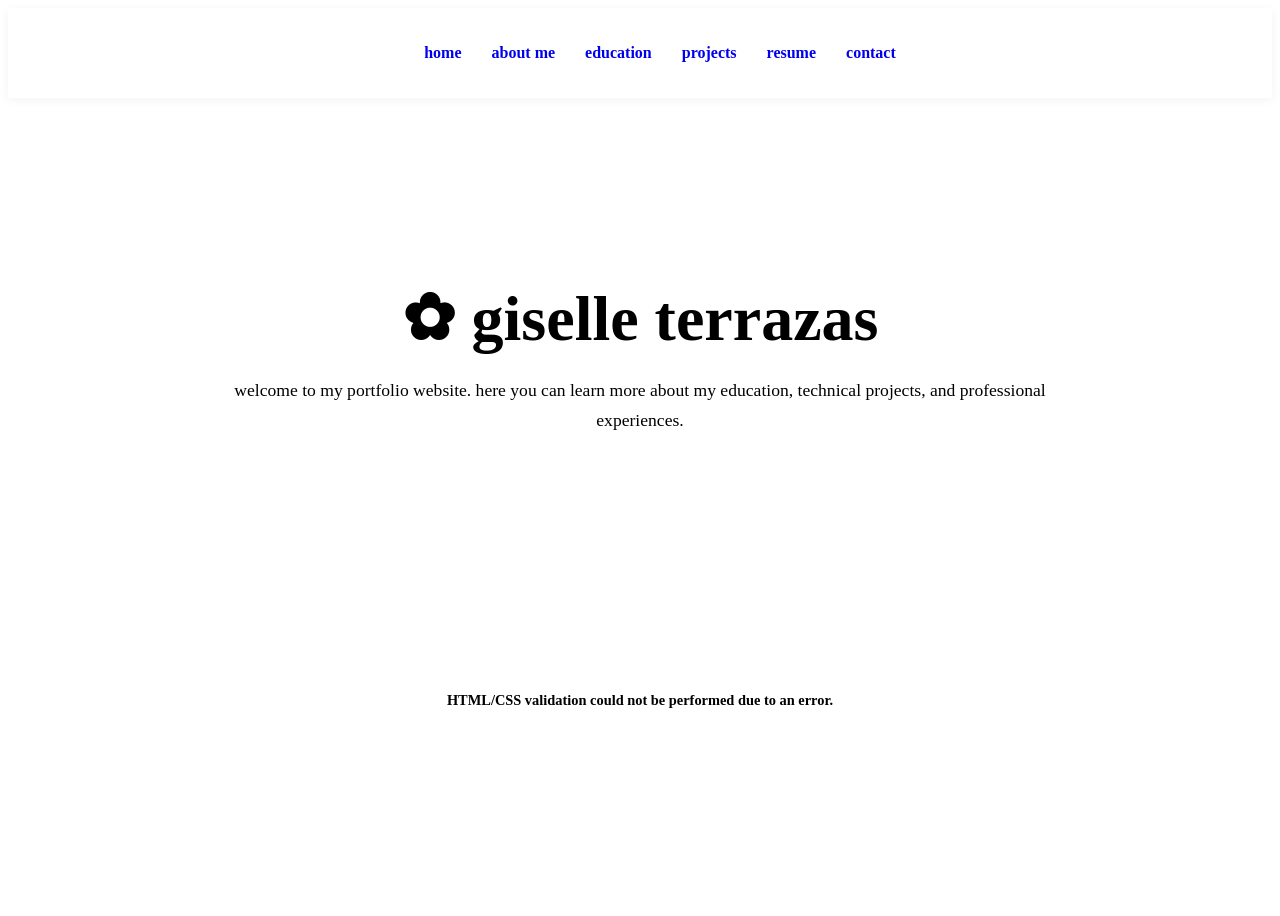
==== index.html @ 64ea8c5b "commit after hours" ====
<!DOCTYPE html>

<html lang="en">

<head>
    <meta charset="utf-8">
    <meta name="viewport" content="width=device-width, initial-scale=1">
    <title>Giselle Terrazas</title>

<link rel="stylesheet" href="style.css">
</head>

<body>

<nav>
    <ul>
        <li><a href="index.html">home</a></li>
        <li><a href="aboutme.html">about me</a></li>
        <li><a href="education.html">education</a></li>
        <li><a href="mywork.html">projects</a></li>
        <li><a href="resume.html">resume</a></li>
        <li><a href="contact.html">contact</a></li>
    </ul>
</nav>

<main class="hero">

    <h1>✿ giselle terrazas</h1>

    <p>
        welcome to my portfolio website. here you can learn more about my
        education, technical projects, and professional experiences.
    </p>

    <div class="button-container">
        <a class="button" href="aboutme.html">about me</a>
        <a class="button" href="mywork.html">view projects</a>
    </div>

</main>

<script src="validator/init.js"></script>
</body>
</html>
---- style.css ----
:root {
 –petal-rouge: #E27396;
 –pink-mist: #EA9AB2;
 –petal-frost: #EFCFE3;
 –beige: #EAF2D7;
 –frosted-blue: #B3DEE2;
 –text-color: #4a4a4a;
 }
{
 margin: 0;
 padding: 0;
 box-sizing: border-box;
 }
body {
 background-color: var(–beige);
 color: var(–text-color);
 font-family: Georgia, serif;
 min-height: 100vh;
 }
nav {
 background-color: white;
 padding: 20px;
 box-shadow: 0 2px 10px rgba(0,0,0,0.05);
 }
nav ul {
 list-style: none;
 display: flex;
 justify-content: center;
 gap: 30px;
 }
nav a {
 text-decoration: none;
 color: var(–petal-rouge);
 font-weight: bold;
 text-transform: lowercase;
 }
nav a:hover {
 color: var(–frosted-blue);
 }
.hero {
 max-width: 900px;
 margin: 100px auto;
 text-align: center;
 padding: 40px;
 }
.hero h1 {
 font-size: 4rem;
 color: var(–petal-rouge);
 margin-bottom: 20px;
 }
.hero h2 {
 font-size: 1.4rem;
 margin-bottom: 25px;
 font-weight: normal;
 }
.hero p {
 font-size: 1.1rem;
 line-height: 1.7;
 margin-bottom: 40px;
 }
.button-container {
 display: flex;
 justify-content: center;
 gap: 20px;
 flex-wrap: wrap;
 }
.button {
 background-color: var(–petal-rouge);
 color: white;
 padding: 12px 24px;
 border-radius: 999px;
 text-decoration: none;
 transition: 0.3s;
 }
.button:hover {
 transform: translateY(-2px);
 }
.card {
 max-width: 900px;
 margin: 50px auto;
 background: white;
 padding: 40px;
 border-radius: 20px;
 box-shadow: 0 4px 15px rgba(0,0,0,0.08);
 }
.card h1 {
 color: var(–petal-rouge);
 margin-bottom: 20px;
 }
.card h2 {
 color: var(–petal-rouge);
 margin-top: 25px;
 margin-bottom: 10px;
 }
.card p,
 .card li {
 line-height: 1.7;
 }
.card ul {
 padding-left: 20px;
 }
footer {
 text-align: center;
 padding: 20px;
 margin-top: 50px;
 }
footer p {
 font-size: 0.9rem;
 }
.project-link {
 display: inline-block;
 margin-top: 15px;
 color: var(–petal-rouge);
 font-weight: bold;
 }
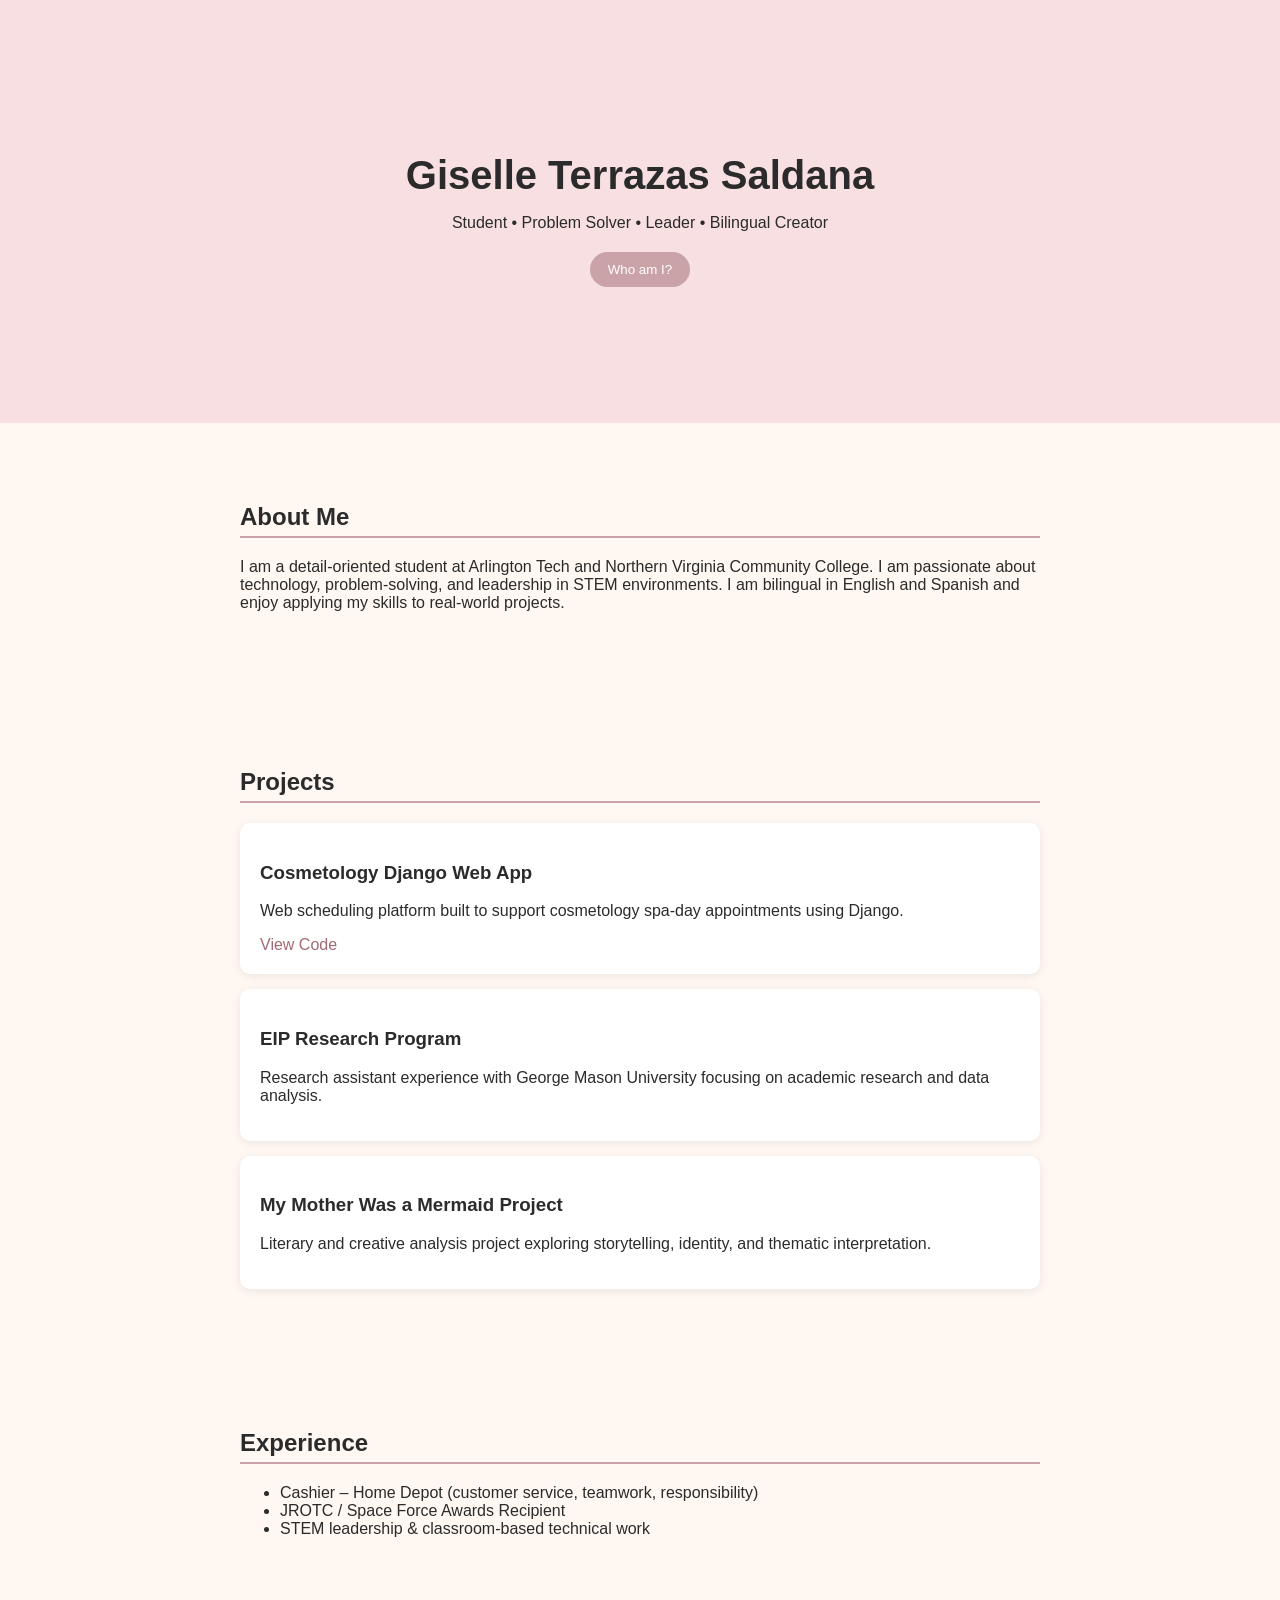
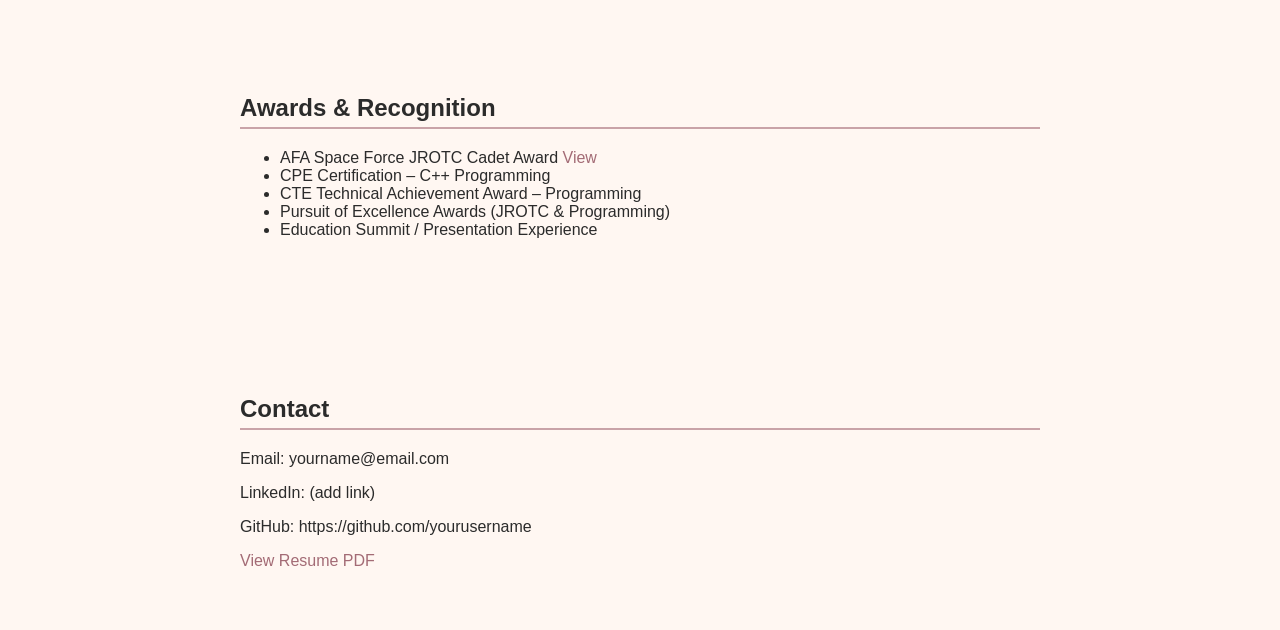
==== commit cda20466: "another fix" ====
--- a/index.html
+++ b/index.html
@@ -1,45 +1,109 @@
 <!DOCTYPE html>
-
 <html lang="en">
-
 <head>
-    <meta charset="utf-8">
-    <meta name="viewport" content="width=device-width, initial-scale=1">
-    <title>Giselle Terrazas</title>
+<meta charset="utf-8">
+<title>Giselle Terrazas Saldana | Portfolio</title>
 
 <link rel="stylesheet" href="style.css">
+
 </head>
 
 <body>
 
-<nav>
-    <ul>
-        <li><a href="index.html">home</a></li>
-        <li><a href="aboutme.html">about me</a></li>
-        <li><a href="education.html">education</a></li>
-        <li><a href="mywork.html">projects</a></li>
-        <li><a href="resume.html">resume</a></li>
-        <li><a href="contact.html">contact</a></li>
-    </ul>
-</nav>
+<!-- HERO -->
+<section class="hero">
+  <h1>Giselle Terrazas Saldana</h1>
+  <p class="subtitle">Student • Problem Solver • Leader • Bilingual Creator</p>
 
-<main class="hero">
+  <button onclick="rotateText()">Who am I?</button>
+  <p id="whoami"></p>
+</section>
 
-    <h1>✿ giselle terrazas</h1>
+<!-- ABOUT -->
+<section class="section">
+  <h2>About Me</h2>
+  <p>
+    I am a detail-oriented student at Arlington Tech and Northern Virginia Community College.
+    I am passionate about technology, problem-solving, and leadership in STEM environments.
+    I am bilingual in English and Spanish and enjoy applying my skills to real-world projects.
+  </p>
+</section>
 
-    <p>
-        welcome to my portfolio website. here you can learn more about my
-        education, technical projects, and professional experiences.
-    </p>
+<!-- PROJECTS -->
+<section class="section">
+  <h2>Projects</h2>
 
-    <div class="button-container">
-        <a class="button" href="aboutme.html">about me</a>
-        <a class="button" href="mywork.html">view projects</a>
-    </div>
+  <div class="card">
+    <h3>Cosmetology Django Web App</h3>
+    <p>Web scheduling platform built to support cosmetology spa-day appointments using Django.</p>
+    <a href="https://github.com/ACCDjangoGirls/cosmetology_webapp" target="_blank">View Code</a>
+  </div>
 
-</main>
+  <div class="card">
+    <h3>EIP Research Program</h3>
+    <p>Research assistant experience with George Mason University focusing on academic research and data analysis.</p>
+  </div>
 
-<script src="validator/init.js"></script>
+  <div class="card">
+    <h3>My Mother Was a Mermaid Project</h3>
+    <p>Literary and creative analysis project exploring storytelling, identity, and thematic interpretation.</p>
+  </div>
+</section>
+
+<!-- EXPERIENCE -->
+<section class="section">
+  <h2>Experience</h2>
+
+  <ul>
+    <li>Cashier – Home Depot (customer service, teamwork, responsibility)</li>
+    <li>JROTC / Space Force Awards Recipient</li>
+    <li>STEM leadership & classroom-based technical work</li>
+  </ul>
+</section>
+
+<!-- AWARDS -->
+<section class="section">
+  <h2>Awards & Recognition</h2>
+
+  <ul>
+    <li>AFA Space Force JROTC Cadet Award  
+      <a href="https://www.afa.org/steele-chapter-honors-space-force-jrotc-cadet-of-the-year-2/" target="_blank">View</a>
+    </li>
+    <li>CPE Certification – C++ Programming</li>
+    <li>CTE Technical Achievement Award – Programming</li>
+    <li>Pursuit of Excellence Awards (JROTC & Programming)</li>
+    <li>Education Summit / Presentation Experience</li>
+  </ul>
+</section>
+
+<!-- CONTACT -->
+<section class="section">
+  <h2>Contact</h2>
+
+  <p>Email: yourname@email.com</p>
+  <p>LinkedIn: (add link)</p>
+  <p>GitHub: https://github.com/yourusername</p>
+
+  <a href="resume.pdf" target="_blank">View Resume PDF</a>
+</section>
+
+<script>
+const phrases = [
+  "Problem Solver",
+  "Student",
+  "Leader",
+  "Always Learning",
+  "Bilingual"
+];
+
+let i = 0;
+
+function rotateText() {
+  document.getElementById("whoami").innerText = phrases[i];
+  i = (i + 1) % phrases.length;
+}
+</script>
+
 </body>
 </html>
 
--- a/style.css
+++ b/style.css
@@ -1,117 +1,60 @@
-:root {
- –petal-rouge: #E27396;
- –pink-mist: #EA9AB2;
- –petal-frost: #EFCFE3;
- –beige: #EAF2D7;
- –frosted-blue: #B3DEE2;
- –text-color: #4a4a4a;
- }
-{
- margin: 0;
- padding: 0;
- box-sizing: border-box;
- }
 body {
- background-color: var(–beige);
- color: var(–text-color);
- font-family: Georgia, serif;
- min-height: 100vh;
- }
-nav {
- background-color: white;
- padding: 20px;
- box-shadow: 0 2px 10px rgba(0,0,0,0.05);
- }
-nav ul {
- list-style: none;
- display: flex;
- justify-content: center;
- gap: 30px;
- }
-nav a {
- text-decoration: none;
- color: var(–petal-rouge);
- font-weight: bold;
- text-transform: lowercase;
- }
-nav a:hover {
- color: var(–frosted-blue);
- }
+  margin: 0;
+  font-family: Arial, sans-serif;
+  background: #fff7f2;
+  color: #2b2b2b;
+}
+
 .hero {
- max-width: 900px;
- margin: 100px auto;
- text-align: center;
- padding: 40px;
- }
+  text-align: center;
+  padding: 120px 20px;
+  background: #f7dfe2;
+}
+
 .hero h1 {
- font-size: 4rem;
- color: var(–petal-rouge);
- margin-bottom: 20px;
- }
-.hero h2 {
- font-size: 1.4rem;
- margin-bottom: 25px;
- font-weight: normal;
- }
-.hero p {
- font-size: 1.1rem;
- line-height: 1.7;
- margin-bottom: 40px;
- }
-.button-container {
- display: flex;
- justify-content: center;
- gap: 20px;
- flex-wrap: wrap;
- }
-.button {
- background-color: var(–petal-rouge);
- color: white;
- padding: 12px 24px;
- border-radius: 999px;
- text-decoration: none;
- transition: 0.3s;
- }
-.button:hover {
- transform: translateY(-2px);
- }
+  font-size: 40px;
+  margin-bottom: 10px;
+}
+
+.subtitle {
+  font-size: 16px;
+  margin-bottom: 20px;
+}
+
+button {
+  padding: 10px 18px;
+  border: none;
+  background: #c9a3a8;
+  color: white;
+  border-radius: 20px;
+  cursor: pointer;
+}
+
+.section {
+  padding: 60px 20px;
+  max-width: 800px;
+  margin: auto;
+}
+
+h2 {
+  border-bottom: 2px solid #c9a3a8;
+  padding-bottom: 5px;
+}
+
 .card {
- max-width: 900px;
- margin: 50px auto;
- background: white;
- padding: 40px;
- border-radius: 20px;
- box-shadow: 0 4px 15px rgba(0,0,0,0.08);
- }
-.card h1 {
- color: var(–petal-rouge);
- margin-bottom: 20px;
- }
-.card h2 {
- color: var(–petal-rouge);
- margin-top: 25px;
- margin-bottom: 10px;
- }
-.card p,
- .card li {
- line-height: 1.7;
- }
-.card ul {
- padding-left: 20px;
- }
-footer {
- text-align: center;
- padding: 20px;
- margin-top: 50px;
- }
-footer p {
- font-size: 0.9rem;
- }
-.project-link {
- display: inline-block;
- margin-top: 15px;
- color: var(–petal-rouge);
- font-weight: bold;
- }
+  background: white;
+  padding: 20px;
+  margin-top: 15px;
+  border-radius: 10px;
+  box-shadow: 0 2px 10px rgba(0,0,0,0.08);
+}
 
+a {
+  color: #a36b75;
+  text-decoration: none;
+}
 
+a:hover {
+  text-decoration: underline;
+}
+
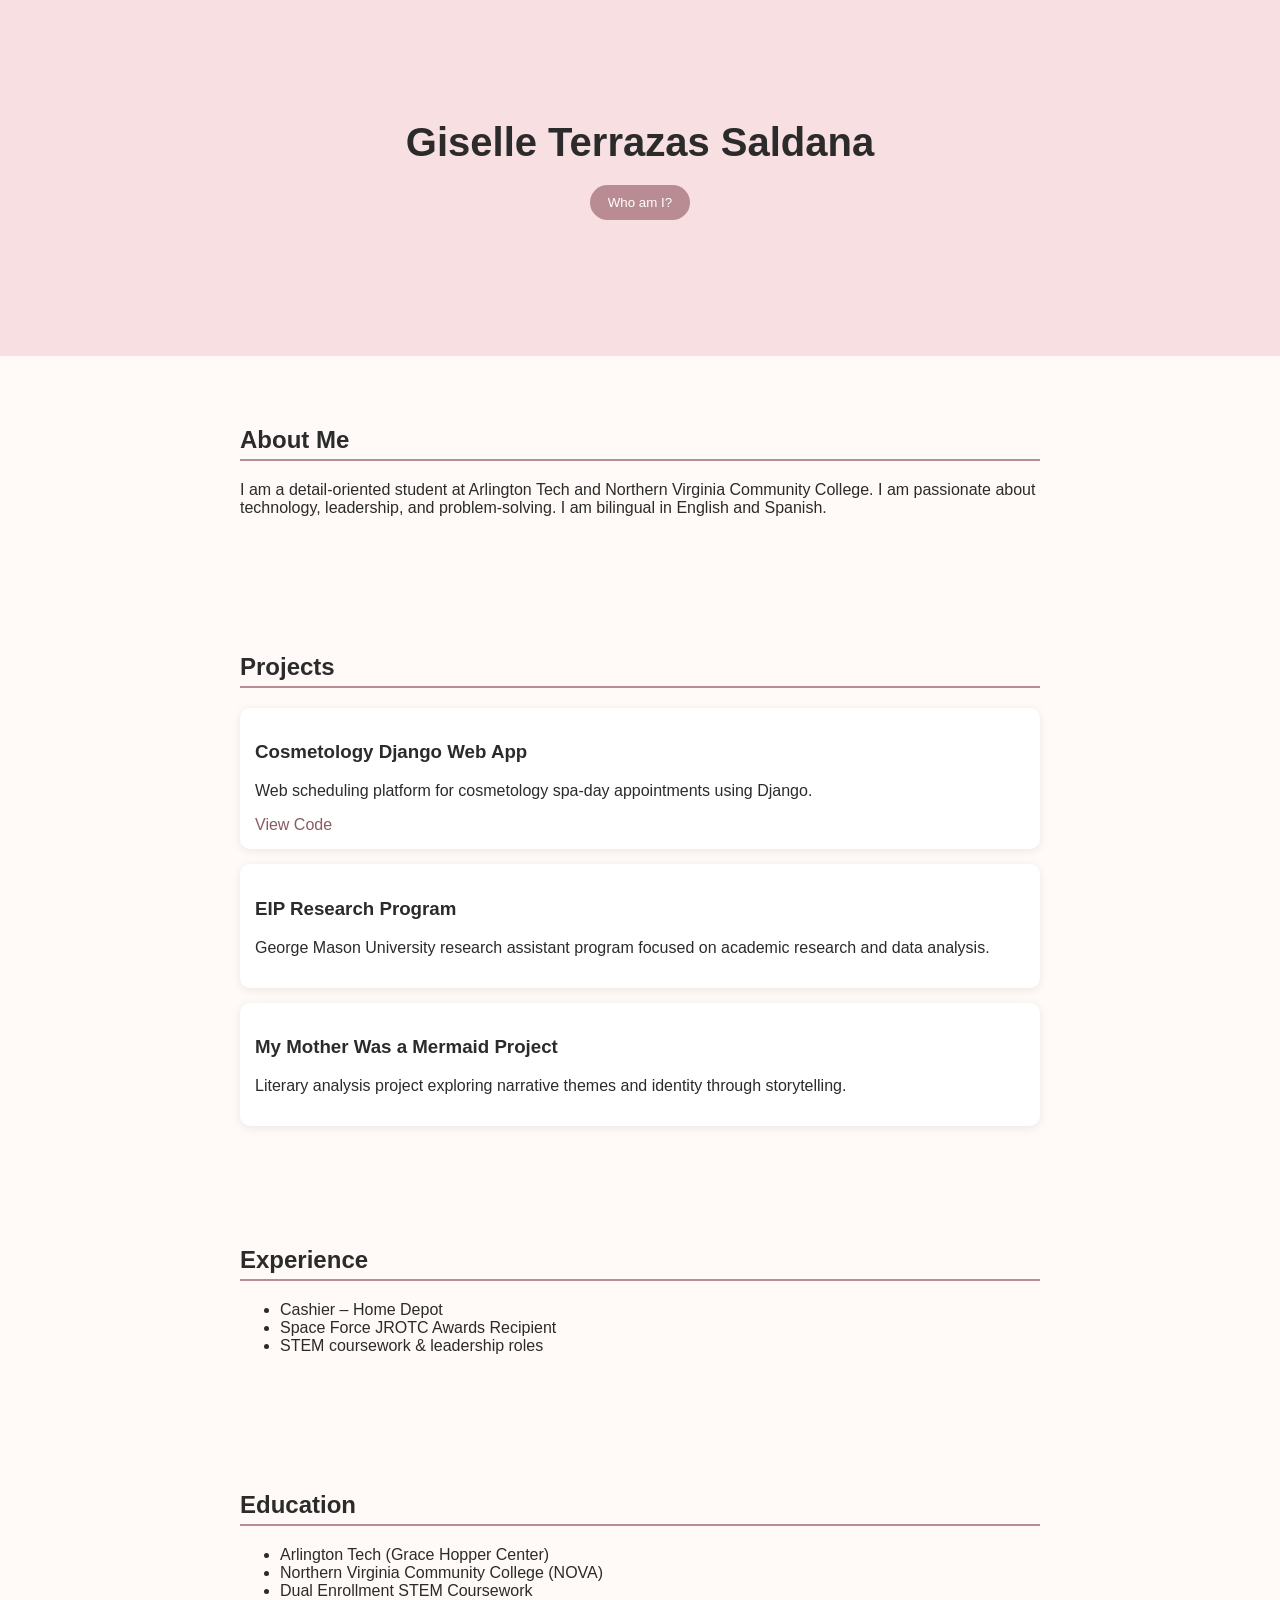
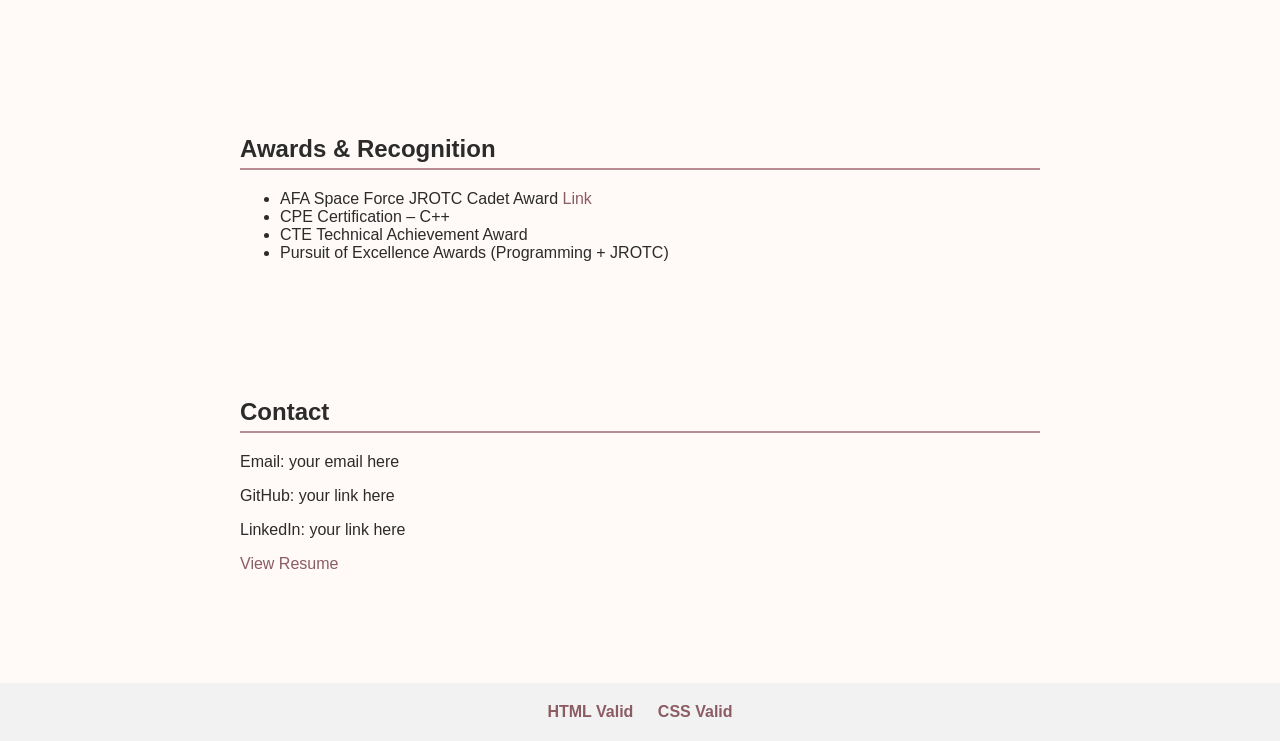
==== commit 0d1e229e: "yay" ====
--- a/index.html
+++ b/index.html
@@ -2,10 +2,8 @@
 <html lang="en">
 <head>
 <meta charset="utf-8">
-<title>Giselle Terrazas Saldana | Portfolio</title>
-
+<title>Giselle Terrazas Saldana</title>
 <link rel="stylesheet" href="style.css">
-
 </head>
 
 <body>
@@ -13,10 +11,9 @@
 <!-- HERO -->
 <section class="hero">
   <h1>Giselle Terrazas Saldana</h1>
-  <p class="subtitle">Student • Problem Solver • Leader • Bilingual Creator</p>
 
-  <button onclick="rotateText()">Who am I?</button>
-  <p id="whoami"></p>
+  <button onclick="rotate()">Who am I?</button>
+  <p id="rotateText"></p>
 </section>
 
 <!-- ABOUT -->
@@ -24,8 +21,7 @@
   <h2>About Me</h2>
   <p>
     I am a detail-oriented student at Arlington Tech and Northern Virginia Community College.
-    I am passionate about technology, problem-solving, and leadership in STEM environments.
-    I am bilingual in English and Spanish and enjoy applying my skills to real-world projects.
+    I am passionate about technology, leadership, and problem-solving. I am bilingual in English and Spanish.
   </p>
 </section>
 
@@ -35,73 +31,100 @@
 
   <div class="card">
     <h3>Cosmetology Django Web App</h3>
-    <p>Web scheduling platform built to support cosmetology spa-day appointments using Django.</p>
-    <a href="https://github.com/ACCDjangoGirls/cosmetology_webapp" target="_blank">View Code</a>
+    <p>Web scheduling platform for cosmetology spa-day appointments using Django.</p>
+    <a href="https://github.com/ACCDjangoGirls/cosmetology_webapp">View Code</a>
   </div>
 
   <div class="card">
     <h3>EIP Research Program</h3>
-    <p>Research assistant experience with George Mason University focusing on academic research and data analysis.</p>
+    <p>George Mason University research assistant program focused on academic research and data analysis.</p>
   </div>
 
   <div class="card">
     <h3>My Mother Was a Mermaid Project</h3>
-    <p>Literary and creative analysis project exploring storytelling, identity, and thematic interpretation.</p>
+    <p>Literary analysis project exploring narrative themes and identity through storytelling.</p>
   </div>
 </section>
 
 <!-- EXPERIENCE -->
 <section class="section">
   <h2>Experience</h2>
+  <ul>
+    <li>Cashier – Home Depot</li>
+    <li>Space Force JROTC Awards Recipient</li>
+    <li>STEM coursework & leadership roles</li>
+  </ul>
+</section>
 
+<!-- EDUCATION -->
+<section class="section">
+  <h2>Education</h2>
   <ul>
-    <li>Cashier – Home Depot (customer service, teamwork, responsibility)</li>
-    <li>JROTC / Space Force Awards Recipient</li>
-    <li>STEM leadership & classroom-based technical work</li>
+    <li>Arlington Tech (Grace Hopper Center)</li>
+    <li>Northern Virginia Community College (NOVA)</li>
+    <li>Dual Enrollment STEM Coursework</li>
   </ul>
 </section>
 
 <!-- AWARDS -->
 <section class="section">
   <h2>Awards & Recognition</h2>
-
   <ul>
     <li>AFA Space Force JROTC Cadet Award  
-      <a href="https://www.afa.org/steele-chapter-honors-space-force-jrotc-cadet-of-the-year-2/" target="_blank">View</a>
+      <a href="https://www.afa.org/steele-chapter-honors-space-force-jrotc-cadet-of-the-year-2/">Link</a>
     </li>
-    <li>CPE Certification – C++ Programming</li>
-    <li>CTE Technical Achievement Award – Programming</li>
-    <li>Pursuit of Excellence Awards (JROTC & Programming)</li>
-    <li>Education Summit / Presentation Experience</li>
+    <li>CPE Certification – C++</li>
+    <li>CTE Technical Achievement Award</li>
+    <li>Pursuit of Excellence Awards (Programming + JROTC)</li>
   </ul>
 </section>
 
 <!-- CONTACT -->
 <section class="section">
   <h2>Contact</h2>
+  <p>Email: your email here</p>
+  <p>GitHub: your link here</p>
+  <p>LinkedIn: your link here</p>
 
-  <p>Email: yourname@email.com</p>
-  <p>LinkedIn: (add link)</p>
-  <p>GitHub: https://github.com/yourusername</p>
-
-  <a href="resume.pdf" target="_blank">View Resume PDF</a>
+  <a href="resume.pdf" target="_blank">View Resume</a>
 </section>
 
+<!-- FOOTER + VALIDATOR (CLEAN) -->
+<footer>
+  <a id="vLink1" href="#">HTML Valid</a>
+  <a id="vLink2" href="#">CSS Valid</a>
+</footer>
+
 <script>
-const phrases = [
-  "Problem Solver",
-  "Student",
-  "Leader",
-  "Always Learning",
-  "Bilingual"
-];
+function rotate() {
+  const words = [
+    "Problem Solver",
+    "Student",
+    "Leader",
+    "Always Learning",
+    "Bilingual (English & Spanish)"
+  ];
 
-let i = 0;
+  let i = 0;
+  document.getElementById("rotateText").innerText = words[i];
 
-function rotateText() {
-  document.getElementById("whoami").innerText = phrases[i];
-  i = (i + 1) % phrases.length;
+  i++;
+  setInterval(() => {
+    document.getElementById("rotateText").innerText = words[i % words.length];
+    i++;
+  }, 1500);
 }
+
+/* validator FIX */
+window.onload = function () {
+  const url = encodeURIComponent(window.location.href);
+
+  document.getElementById("vLink1").href =
+    "https://validator.w3.org/nu/?doc=" + url;
+
+  document.getElementById("vLink2").href =
+    "https://jigsaw.w3.org/css-validator/validator?uri=" + url;
+};
 </script>
 
 </body>
--- a/style.css
+++ b/style.css
@@ -1,10 +1,11 @@
 body {
   margin: 0;
   font-family: Arial, sans-serif;
-  background: #fff7f2;
+  background: #fffaf7;
   color: #2b2b2b;
 }
 
+/* HERO */
 .hero {
   text-align: center;
   padding: 120px 20px;
@@ -13,44 +14,45 @@
 
 .hero h1 {
   font-size: 40px;
-  margin-bottom: 10px;
+  margin: 0;
+  font-weight: 600;
 }
 
-.subtitle {
-  font-size: 16px;
-  margin-bottom: 20px;
-}
-
+/* BUTTON */
 button {
+  margin-top: 20px;
   padding: 10px 18px;
   border: none;
-  background: #c9a3a8;
+  border-radius: 20px;
+  background: #b88c92;
   color: white;
-  border-radius: 20px;
   cursor: pointer;
 }
 
+/* SECTIONS */
 .section {
-  padding: 60px 20px;
   max-width: 800px;
   margin: auto;
+  padding: 50px 20px;
 }
 
 h2 {
-  border-bottom: 2px solid #c9a3a8;
+  border-bottom: 2px solid #b88c92;
   padding-bottom: 5px;
 }
 
+/* CARDS */
 .card {
   background: white;
-  padding: 20px;
+  padding: 15px;
   margin-top: 15px;
   border-radius: 10px;
   box-shadow: 0 2px 10px rgba(0,0,0,0.08);
 }
 
+/* LINKS */
 a {
-  color: #a36b75;
+  color: #8b5c63;
   text-decoration: none;
 }
 
@@ -58,3 +60,16 @@
   text-decoration: underline;
 }
 
+/* FOOTER (FIXED CLEAN) */
+footer {
+  text-align: center;
+  padding: 20px;
+  background: #f2f2f2;
+  margin-top: 60px;
+}
+
+footer a {
+  margin: 0 10px;
+  font-weight: bold;
+}
+
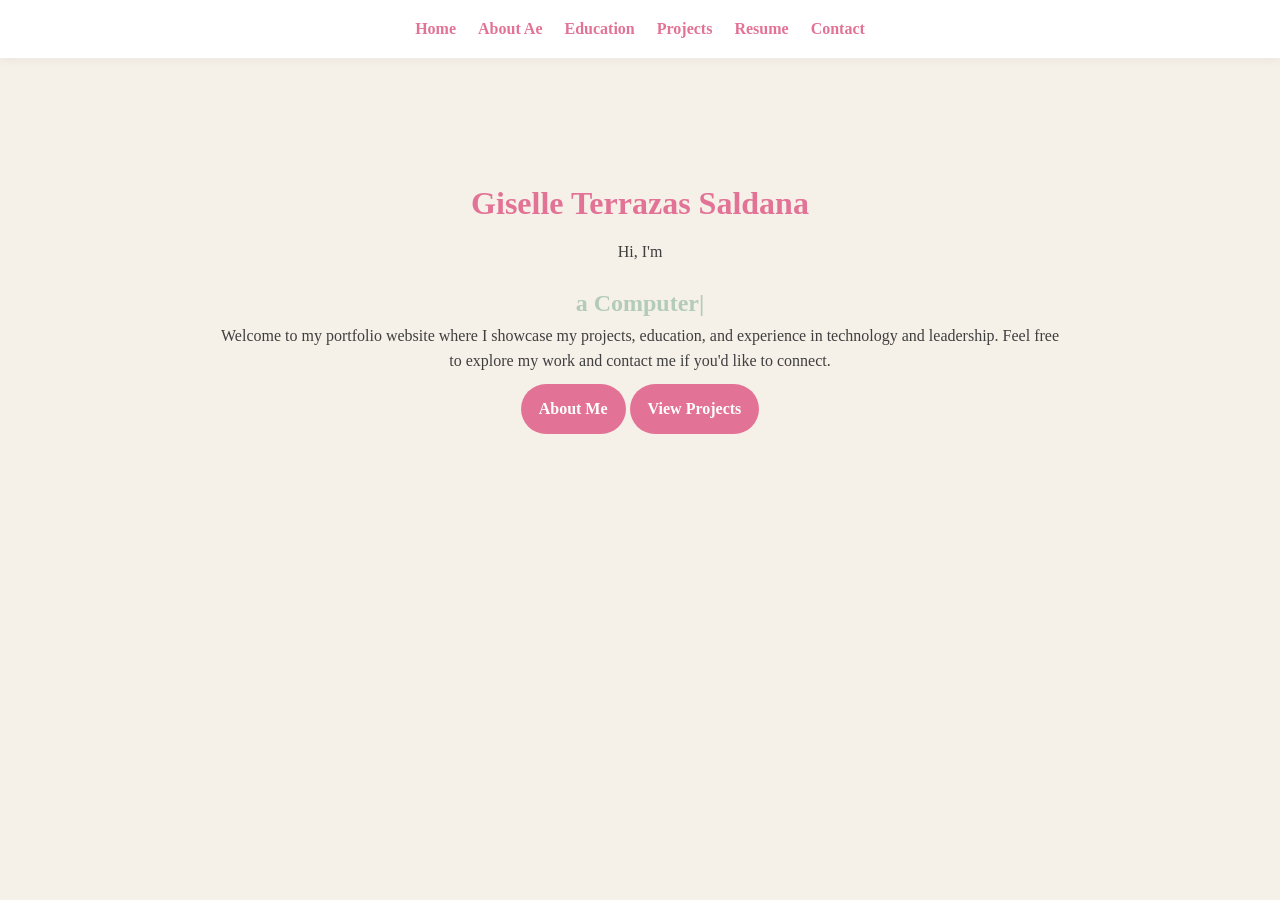
==== commit da1fc9ee: "fix index" ====
--- a/index.html
+++ b/index.html
@@ -1,132 +1,52 @@
 <!DOCTYPE html>
 <html lang="en">
+
 <head>
-<meta charset="utf-8">
-<title>Giselle Terrazas Saldana</title>
-<link rel="stylesheet" href="style.css">
+  <meta charset="utf-8">
+  <meta name="viewport" content="width=device-width, initial-scale=1">
+  <title>Giselle Terrazas Saldana</title>
+
+  <link rel="stylesheet" href="style.css">
 </head>
 
 <body>
 
-<!-- HERO -->
-<section class="hero">
-  <h1>Giselle Terrazas Saldana</h1>
+<nav>
+  <ul>
+    <li><a href="index.html">Home</a></li>
+    <li><a href="aboutme.html">About Ae</a></li>
+    <li><a href="education.html">Education</a></li>
+    <li><a href="mywork.html">Projects</a></li>
+    <li><a href="resume.html">Resume</a></li>
+    <li><a href="contact.html">Contact</a></li>
+  </ul>
+</nav>
 
-  <button onclick="rotate()">Who am I?</button>
-  <p id="rotateText"></p>
-</section>
+<main class="hero">
 
-<!-- ABOUT -->
-<section class="section">
-  <h2>About Me</h2>
-  <p>
-    I am a detail-oriented student at Arlington Tech and Northern Virginia Community College.
-    I am passionate about technology, leadership, and problem-solving. I am bilingual in English and Spanish.
+  <h1 class="name">Giselle Terrazas Saldana</h1>
+
+  <p class="intro-line">Hi, I'm</p>
+
+  <!-- TYPEWRITER TEXT -->
+  <h2 class="typewriter">
+    <span id="type-text"></span><span class="cursor">|</span>
+  </h2>
+
+  <p class="hero-description">
+    Welcome to my portfolio website where I showcase my projects, education, and experience in technology and leadership.
+    Feel free to explore my work and contact me if you'd like to connect.
   </p>
-</section>
 
-<!-- PROJECTS -->
-<section class="section">
-  <h2>Projects</h2>
-
-  <div class="card">
-    <h3>Cosmetology Django Web App</h3>
-    <p>Web scheduling platform for cosmetology spa-day appointments using Django.</p>
-    <a href="https://github.com/ACCDjangoGirls/cosmetology_webapp">View Code</a>
+  <div class="button-container">
+    <a class="button" href="aboutme.html">About Me</a>
+    <a class="button" href="mywork.html">View Projects</a>
   </div>
 
-  <div class="card">
-    <h3>EIP Research Program</h3>
-    <p>George Mason University research assistant program focused on academic research and data analysis.</p>
-  </div>
+</main>
 
-  <div class="card">
-    <h3>My Mother Was a Mermaid Project</h3>
-    <p>Literary analysis project exploring narrative themes and identity through storytelling.</p>
-  </div>
-</section>
 
-<!-- EXPERIENCE -->
-<section class="section">
-  <h2>Experience</h2>
-  <ul>
-    <li>Cashier – Home Depot</li>
-    <li>Space Force JROTC Awards Recipient</li>
-    <li>STEM coursework & leadership roles</li>
-  </ul>
-</section>
-
-<!-- EDUCATION -->
-<section class="section">
-  <h2>Education</h2>
-  <ul>
-    <li>Arlington Tech (Grace Hopper Center)</li>
-    <li>Northern Virginia Community College (NOVA)</li>
-    <li>Dual Enrollment STEM Coursework</li>
-  </ul>
-</section>
-
-<!-- AWARDS -->
-<section class="section">
-  <h2>Awards & Recognition</h2>
-  <ul>
-    <li>AFA Space Force JROTC Cadet Award  
-      <a href="https://www.afa.org/steele-chapter-honors-space-force-jrotc-cadet-of-the-year-2/">Link</a>
-    </li>
-    <li>CPE Certification – C++</li>
-    <li>CTE Technical Achievement Award</li>
-    <li>Pursuit of Excellence Awards (Programming + JROTC)</li>
-  </ul>
-</section>
-
-<!-- CONTACT -->
-<section class="section">
-  <h2>Contact</h2>
-  <p>Email: your email here</p>
-  <p>GitHub: your link here</p>
-  <p>LinkedIn: your link here</p>
-
-  <a href="resume.pdf" target="_blank">View Resume</a>
-</section>
-
-<!-- FOOTER + VALIDATOR (CLEAN) -->
-<footer>
-  <a id="vLink1" href="#">HTML Valid</a>
-  <a id="vLink2" href="#">CSS Valid</a>
-</footer>
-
-<script>
-function rotate() {
-  const words = [
-    "Problem Solver",
-    "Student",
-    "Leader",
-    "Always Learning",
-    "Bilingual (English & Spanish)"
-  ];
-
-  let i = 0;
-  document.getElementById("rotateText").innerText = words[i];
-
-  i++;
-  setInterval(() => {
-    document.getElementById("rotateText").innerText = words[i % words.length];
-    i++;
-  }, 1500);
-}
-
-/* validator FIX */
-window.onload = function () {
-  const url = encodeURIComponent(window.location.href);
-
-  document.getElementById("vLink1").href =
-    "https://validator.w3.org/nu/?doc=" + url;
-
-  document.getElementById("vLink2").href =
-    "https://jigsaw.w3.org/css-validator/validator?uri=" + url;
-};
-</script>
-
+<script src="script.js"></script>
 </body>
 </html>
 
--- a/style.css
+++ b/style.css
@@ -1,75 +1,115 @@
-body {
-  margin: 0;
-  font-family: Arial, sans-serif;
-  background: #fffaf7;
-  color: #2b2b2b;
+* {
+    margin: 0;
+    padding: 0;
+    box-sizing: border-box;
 }
 
-/* HERO */
-.hero {
-  text-align: center;
-  padding: 120px 20px;
-  background: #f7dfe2;
+body {
+    font-family: Georgia, serif;
+    background-color: #F6F1E8;
+    color: #3F3F3F;
+    line-height: 1.6;
 }
 
-.hero h1 {
-  font-size: 40px;
-  margin: 0;
-  font-weight: 600;
+/* NAVIGATION */
+nav {
+    background: white;
+    padding: 16px;
+    text-align: center;
+    box-shadow: 0 2px 10px rgba(0,0,0,0.05);
 }
 
-/* BUTTON */
-button {
-  margin-top: 20px;
-  padding: 10px 18px;
-  border: none;
-  border-radius: 20px;
-  background: #b88c92;
-  color: white;
-  cursor: pointer;
+nav ul {
+    list-style: none;
+    display: flex;
+    justify-content: center;
+    gap: 22px;
+    flex-wrap: wrap;
 }
 
-/* SECTIONS */
-.section {
-  max-width: 800px;
-  margin: auto;
-  padding: 50px 20px;
+nav a {
+    text-decoration: none;
+    color: #E27396;
+    font-weight: bold;
+    text-transform: capitalize;
+    font-size: 1rem;
+}
+
+nav a:hover {
+    color: #B3CBB9;
+}
+
+/* HEADINGS */
+h1 {
+    color: #E27396;
+    margin-bottom: 10px;
 }
 
 h2 {
-  border-bottom: 2px solid #b88c92;
-  padding-bottom: 5px;
+    color: #B3CBB9;
+    margin-top: 20px;
 }
 
-/* CARDS */
+/* CARD SYSTEM */
 .card {
-  background: white;
-  padding: 15px;
-  margin-top: 15px;
-  border-radius: 10px;
-  box-shadow: 0 2px 10px rgba(0,0,0,0.08);
+    max-width: 850px;
+    margin: 40px auto;
+    background: white;
+    padding: 28px;
+    border-radius: 18px;
+    box-shadow: 0 4px 15px rgba(0,0,0,0.08);
 }
 
-/* LINKS */
-a {
-  color: #8b5c63;
-  text-decoration: none;
+/* BUTTON SYSTEM (IMPORTANT FIX) */
+.button,
+.project-link {
+    display: inline-block;
+    background: #E27396;
+    color: white;
+    padding: 12px 18px;
+    border-radius: 999px;
+    text-decoration: none;
+    margin-top: 10px;
+    transition: 0.3s;
+    font-weight: bold;
+    border: none;
+    cursor: pointer;
 }
 
-a:hover {
-  text-decoration: underline;
+.button:hover,
+.project-link:hover {
+    background: #EA9AB2;
+    transform: translateY(-2px);
 }
 
-/* FOOTER (FIXED CLEAN) */
-footer {
-  text-align: center;
-  padding: 20px;
-  background: #f2f2f2;
-  margin-top: 60px;
+/* SPECIAL HERO BUTTON */
+.hero {
+    max-width: 850px;
+    margin: 120px auto;
+    text-align: center;
 }
 
-footer a {
-  margin: 0 10px;
-  font-weight: bold;
+#identityBtn {
+    font-size: 1.1rem;
+    padding: 14px 22px;
 }
 
+/* RESUME FIX */
+iframe {
+    width: 100%;
+    max-width: 750px;
+    height: 600px;
+    display: block;
+    margin: 20px auto;
+    border-radius: 12px;
+}
+
+/* FOOTER */
+footer {
+    text-align: center;
+    padding: 25px;
+    margin-top: 50px;
+    font-size: 0.9rem;
+    color: #6B6B6B;
+}
+
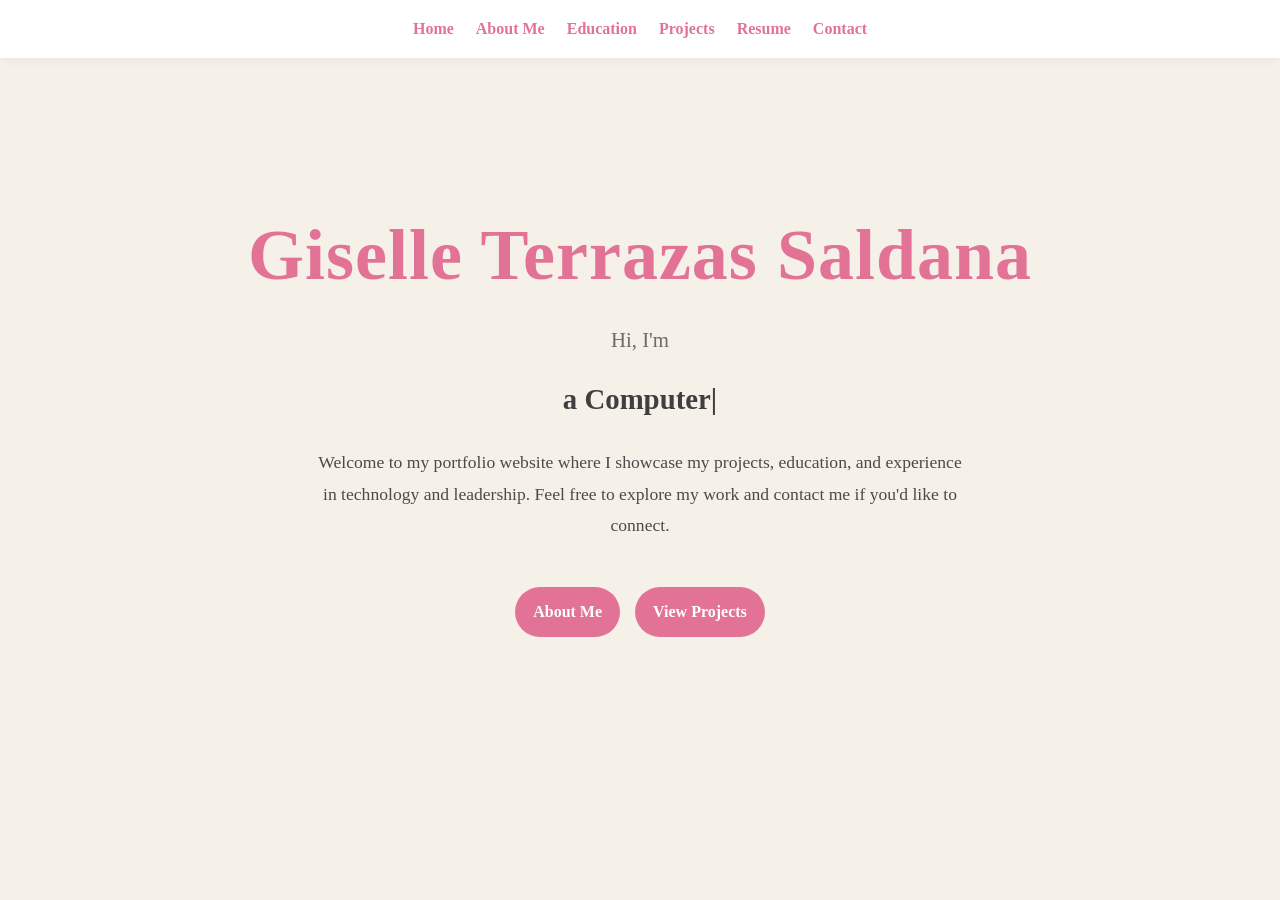
==== commit 95975193: "more fixing" ====
--- a/index.html
+++ b/index.html
@@ -14,7 +14,7 @@
 <nav>
   <ul>
     <li><a href="index.html">Home</a></li>
-    <li><a href="aboutme.html">About Ae</a></li>
+    <li><a href="aboutme.html">About Me</a></li>
     <li><a href="education.html">Education</a></li>
     <li><a href="mywork.html">Projects</a></li>
     <li><a href="resume.html">Resume</a></li>
--- a/style.css
+++ b/style.css
@@ -84,11 +84,52 @@
 
 /* SPECIAL HERO BUTTON */
 .hero {
-    max-width: 850px;
+    max-width: 900px;
     margin: 120px auto;
     text-align: center;
+    padding: 20px;
 }
 
+/* BIG NAME — this is your main identity */
+.name {
+    font-size: 4.5rem;
+    font-weight: 800;
+    color: #E27396;
+    margin-bottom: 10px;
+    letter-spacing: 1px;
+}
+
+/* “Hi I’m” line */
+.intro-line {
+    font-size: 1.3rem;
+    color: #6b6b6b;
+    margin-bottom: 10px;
+}
+
+/* TYPEWRITER — important but NOT bigger than name */
+.typewriter {
+    font-size: 1.8rem;
+    font-weight: 600;
+    color: #3f3f3f;
+    margin-bottom: 25px;
+}
+
+/* DESCRIPTION PARAGRAPH — make it feel intentional */
+.hero-description {
+    font-size: 1.1rem;
+    line-height: 1.8;
+    color: #4a4a4a;
+    max-width: 650px;
+    margin: 0 auto 35px auto;
+}
+
+/* BUTTONS */
+.button-container {
+    display: flex;
+    justify-content: center;
+    gap: 15px;
+    flex-wrap: wrap;
+}
 #identityBtn {
     font-size: 1.1rem;
     padding: 14px 22px;
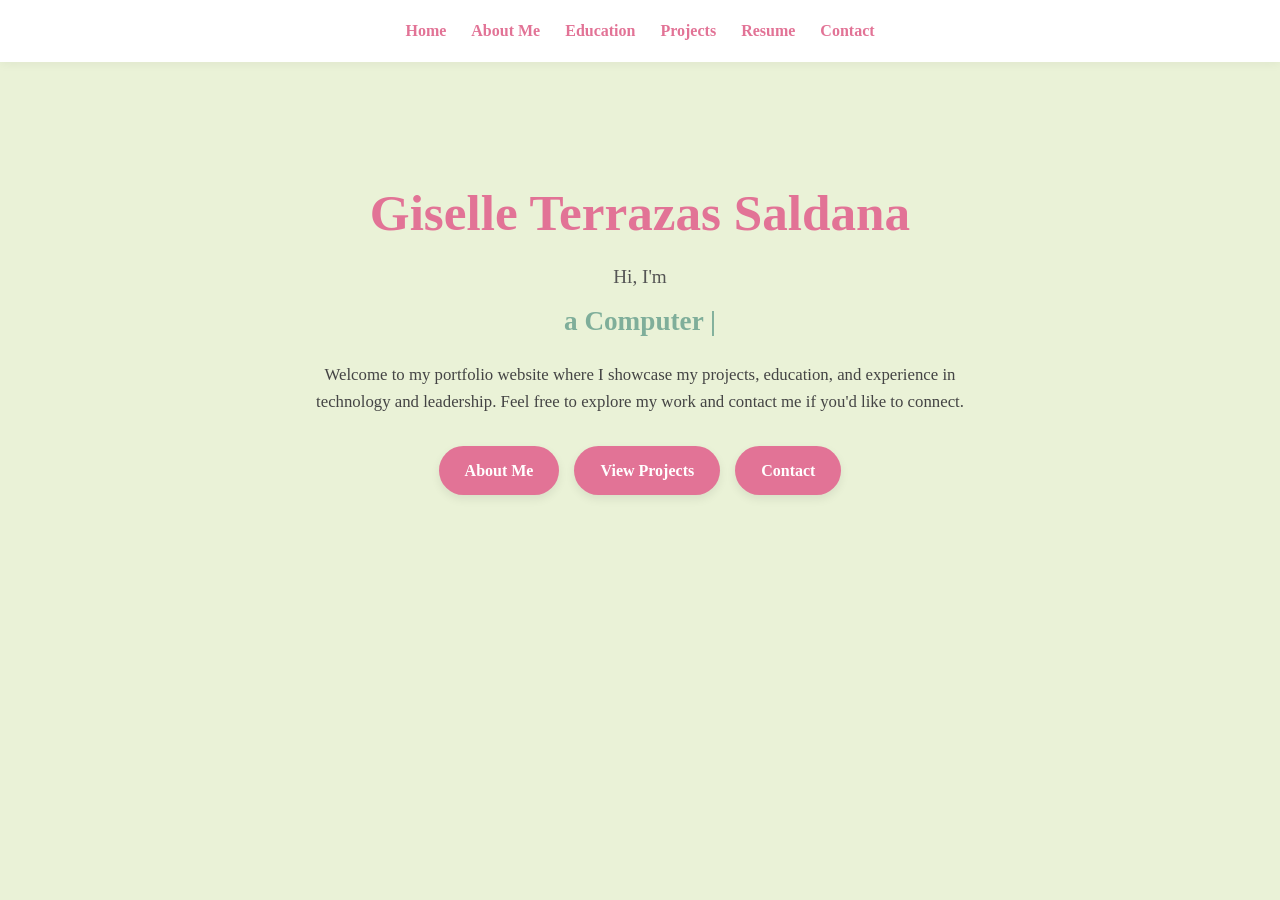
==== commit 67d91c89: "yay" ====
--- a/index.html
+++ b/index.html
@@ -28,9 +28,9 @@
 
   <p class="intro-line">Hi, I'm</p>
 
-  <!-- TYPEWRITER TEXT -->
   <h2 class="typewriter">
-    <span id="type-text"></span><span class="cursor">|</span>
+    <span id="type-text"></span>
+    <span class="cursor">|</span>
   </h2>
 
   <p class="hero-description">
@@ -41,6 +41,7 @@
   <div class="button-container">
     <a class="button" href="aboutme.html">About Me</a>
     <a class="button" href="mywork.html">View Projects</a>
+    <a class="button" href="contact.html">Contact</a>
   </div>
 
 </main>
--- a/style.css
+++ b/style.css
@@ -6,15 +6,15 @@
 
 body {
     font-family: Georgia, serif;
-    background-color: #F6F1E8;
-    color: #3F3F3F;
+    background-color: #EAF2D7;
+    color: #3f3f3f;
     line-height: 1.6;
 }
 
-/* NAVIGATION */
+/* NAV */
 nav {
     background: white;
-    padding: 16px;
+    padding: 18px;
     text-align: center;
     box-shadow: 0 2px 10px rgba(0,0,0,0.05);
 }
@@ -23,7 +23,7 @@
     list-style: none;
     display: flex;
     justify-content: center;
-    gap: 22px;
+    gap: 25px;
     flex-wrap: wrap;
 }
 
@@ -32,95 +32,59 @@
     color: #E27396;
     font-weight: bold;
     text-transform: capitalize;
-    font-size: 1rem;
 }
 
 nav a:hover {
-    color: #B3CBB9;
+    color: #7FAE9A;
 }
 
-/* HEADINGS */
-h1 {
-    color: #E27396;
-    margin-bottom: 10px;
-}
-
-h2 {
-    color: #B3CBB9;
-    margin-top: 20px;
-}
-
-/* CARD SYSTEM */
-.card {
-    max-width: 850px;
-    margin: 40px auto;
-    background: white;
-    padding: 28px;
-    border-radius: 18px;
-    box-shadow: 0 4px 15px rgba(0,0,0,0.08);
-}
-
-/* BUTTON SYSTEM (IMPORTANT FIX) */
-.button,
-.project-link {
-    display: inline-block;
-    background: #E27396;
-    color: white;
-    padding: 12px 18px;
-    border-radius: 999px;
-    text-decoration: none;
-    margin-top: 10px;
-    transition: 0.3s;
-    font-weight: bold;
-    border: none;
-    cursor: pointer;
-}
-
-.button:hover,
-.project-link:hover {
-    background: #EA9AB2;
-    transform: translateY(-2px);
-}
-
-/* SPECIAL HERO BUTTON */
+/* HERO */
 .hero {
     max-width: 900px;
-    margin: 120px auto;
+    margin: 90px auto;
     text-align: center;
     padding: 20px;
 }
 
-/* BIG NAME — this is your main identity */
+/* NAME */
 .name {
-    font-size: 4.5rem;
-    font-weight: 800;
+    font-size: 3.2rem;
     color: #E27396;
-    margin-bottom: 10px;
-    letter-spacing: 1px;
+    margin-bottom: 8px;
 }
 
-/* “Hi I’m” line */
+/* INTRO LINE */
 .intro-line {
-    font-size: 1.3rem;
-    color: #6b6b6b;
-    margin-bottom: 10px;
+    font-size: 1.2rem;
+    color: #555;
+    margin-bottom: 8px;
 }
 
-/* TYPEWRITER — important but NOT bigger than name */
+/* TYPEWRITER */
 .typewriter {
-    font-size: 1.8rem;
+    font-size: 1.7rem;
+    color: #7FAE9A;
     font-weight: 600;
-    color: #3f3f3f;
-    margin-bottom: 25px;
+    min-height: 40px;
+    margin-bottom: 18px;
 }
 
-/* DESCRIPTION PARAGRAPH — make it feel intentional */
+.cursor {
+    color: #7FAE9A;
+    font-weight: bold;
+    animation: blink 0.8s infinite;
+}
+
+@keyframes blink {
+    50% { opacity: 0; }
+}
+
+/* DESCRIPTION */
 .hero-description {
-    font-size: 1.1rem;
-    line-height: 1.8;
-    color: #4a4a4a;
+    font-size: 1.05rem;
     max-width: 650px;
-    margin: 0 auto 35px auto;
+    margin: 0 auto 30px;
+    color: #444;
 }
 
 /* BUTTONS */
@@ -130,27 +94,76 @@
     gap: 15px;
     flex-wrap: wrap;
 }
-#identityBtn {
-    font-size: 1.1rem;
-    padding: 14px 22px;
+
+.button {
+    background: #E27396;
+    color: white;
+    padding: 12px 26px;
+    border-radius: 999px;
+    text-decoration: none;
+    font-weight: bold;
+    transition: 0.25s ease;
+    box-shadow: 0 4px 10px rgba(0,0,0,0.08);
 }
 
-/* RESUME FIX */
-iframe {
-    width: 100%;
-    max-width: 750px;
-    height: 600px;
-    display: block;
-    margin: 20px auto;
-    border-radius: 12px;
+.button:hover {
+    background: #EA9AB2;
+    transform: translateY(-2px);
+}
+
+/* CARDS (OTHER PAGES) */
+.card {
+    max-width: 900px;
+    margin: 40px auto;
+    background: white;
+    padding: 30px;
+    border-radius: 18px;
+    box-shadow: 0 4px 15px rgba(0,0,0,0.08);
+}
+
+.card h1 {
+    color: #E27396;
+    margin-bottom: 15px;
+}
+
+.card h2 {
+    margin-top: 20px;
+    color: #7FAE9A;
+}
+
+.card p, .card li {
+    margin-top: 10px;
+}
+
+/* LINKS */
+.project-link {
+    display: inline-block;
+    margin-top: 10px;
+    color: #7FAE9A;
+    font-weight: bold;
+    text-decoration: none;
+}
+
+.project-link:hover {
+    color: #E27396;
 }
 
 /* FOOTER */
 footer {
     text-align: center;
-    padding: 25px;
-    margin-top: 50px;
+    padding: 20px;
+    margin-top: 40px;
     font-size: 0.9rem;
-    color: #6B6B6B;
 }
 
+/* MOBILE */
+@media (max-width: 600px) {
+    .name {
+        font-size: 2.4rem;
+    }
+
+    .typewriter {
+        font-size: 1.3rem;
+    }
+}
+
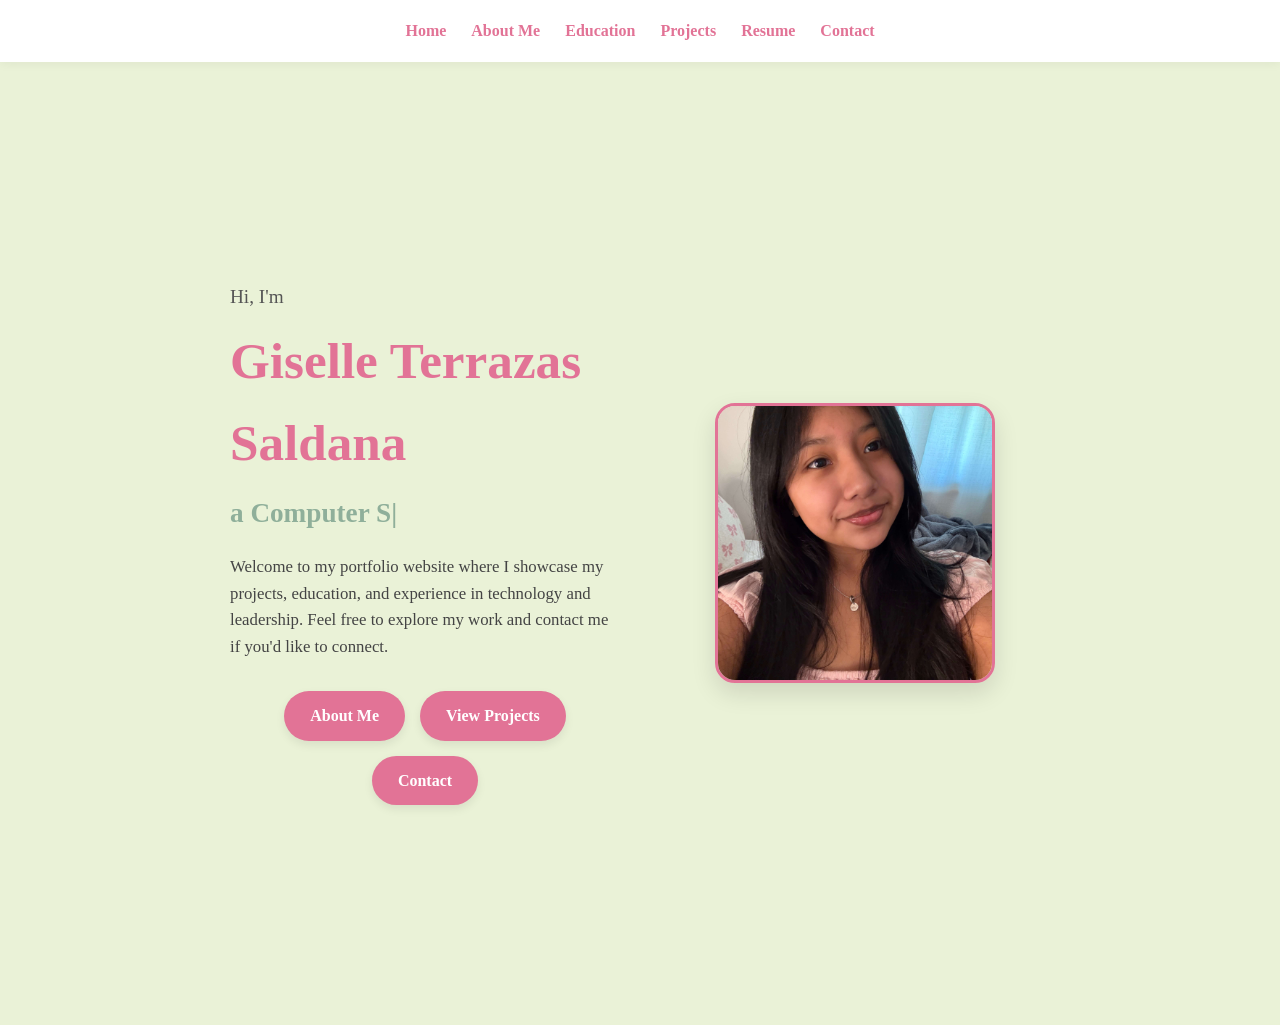
==== commit 61e93919: "image" ====
--- a/index.html
+++ b/index.html
@@ -21,17 +21,20 @@
     <li><a href="contact.html">Contact</a></li>
   </ul>
 </nav>
-
 <main class="hero">
 
-  <h1 class="name">Giselle Terrazas Saldana</h1>
+  <div class="hero-container">
 
-  <p class="intro-line">Hi, I'm</p>
+    <!-- LEFT SIDE (text) -->
+    <div class="hero-text">
 
-  <h2 class="typewriter">
-    <span id="type-text"></span>
-    <span class="cursor">|</span>
-  </h2>
+      <p class="intro-line">Hi, I'm</p>
+
+      <h1 class="name">Giselle Terrazas Saldana</h1>
+
+      <h2 class="typewriter">
+        <span id="type-text"></span><span class="cursor">|</span>
+      </h2>
 
   <p class="hero-description">
     Welcome to my portfolio website where I showcase my projects, education, and experience in technology and leadership.
@@ -44,6 +47,15 @@
     <a class="button" href="contact.html">Contact</a>
   </div>
 
+</div>
+
+    <!-- RIGHT SIDE (IMAGE GOES HERE) -->
+    <div class="hero-image">
+      <img src="gisellepic2.jpg" alt="Photo of Giselle">
+    </div>
+
+  </div>
+
 </main>
 
 
--- a/style.css
+++ b/style.css
@@ -35,7 +35,7 @@
 }
 
 nav a:hover {
-    color: #7FAE9A;
+    color: #EFCFE3;
 }
 
 /* HERO */
@@ -45,6 +45,57 @@
     text-align: center;
     padding: 20px;
 }
+
+.hero-container {
+  display: flex;
+  align-items: center;
+  justify-content: space-between;
+  gap: 40px;
+  max-width: 1000px;
+  margin: 90px auto;
+  padding: 20px;
+}
+
+.hero-text {
+  flex: 1;
+  text-align: left;
+}
+
+.hero-image {
+  flex: 1;
+  display: flex;
+  justify-content: center;
+}
+
+.hero-image img {
+  width: 280px;
+  height: 280px;
+  object-fit: cover;
+
+  border-radius: 20px;
+  border: 3px solid #E27396;
+
+  box-shadow: 0 10px 25px rgba(0,0,0,0.12);
+
+  transition: transform 0.3s ease;
+}
+
+.hero-image img:hover {
+  transform: scale(1.03);
+}
+
+/* MOBILE */
+@media (max-width: 768px) {
+  .hero-container {
+    flex-direction: column;
+    text-align: center;
+  }
+
+  .hero-text {
+    text-align: center;
+  }
+}
+
 
 /* NAME */
 .name {
@@ -63,14 +114,14 @@
 /* TYPEWRITER */
 .typewriter {
     font-size: 1.7rem;
-    color: #7FAE9A;
+    color: #8FAF9A;
     font-weight: 600;
     min-height: 40px;
     margin-bottom: 18px;
 }
 
 .cursor {
-    color: #7FAE9A;
+    color: #8FAF9A;
     font-weight: bold;
     animation: blink 0.8s infinite;
 }
@@ -128,7 +179,7 @@
 
 .card h2 {
     margin-top: 20px;
-    color: #7FAE9A;
+    color: #E27396;
 }
 
 .card p, .card li {
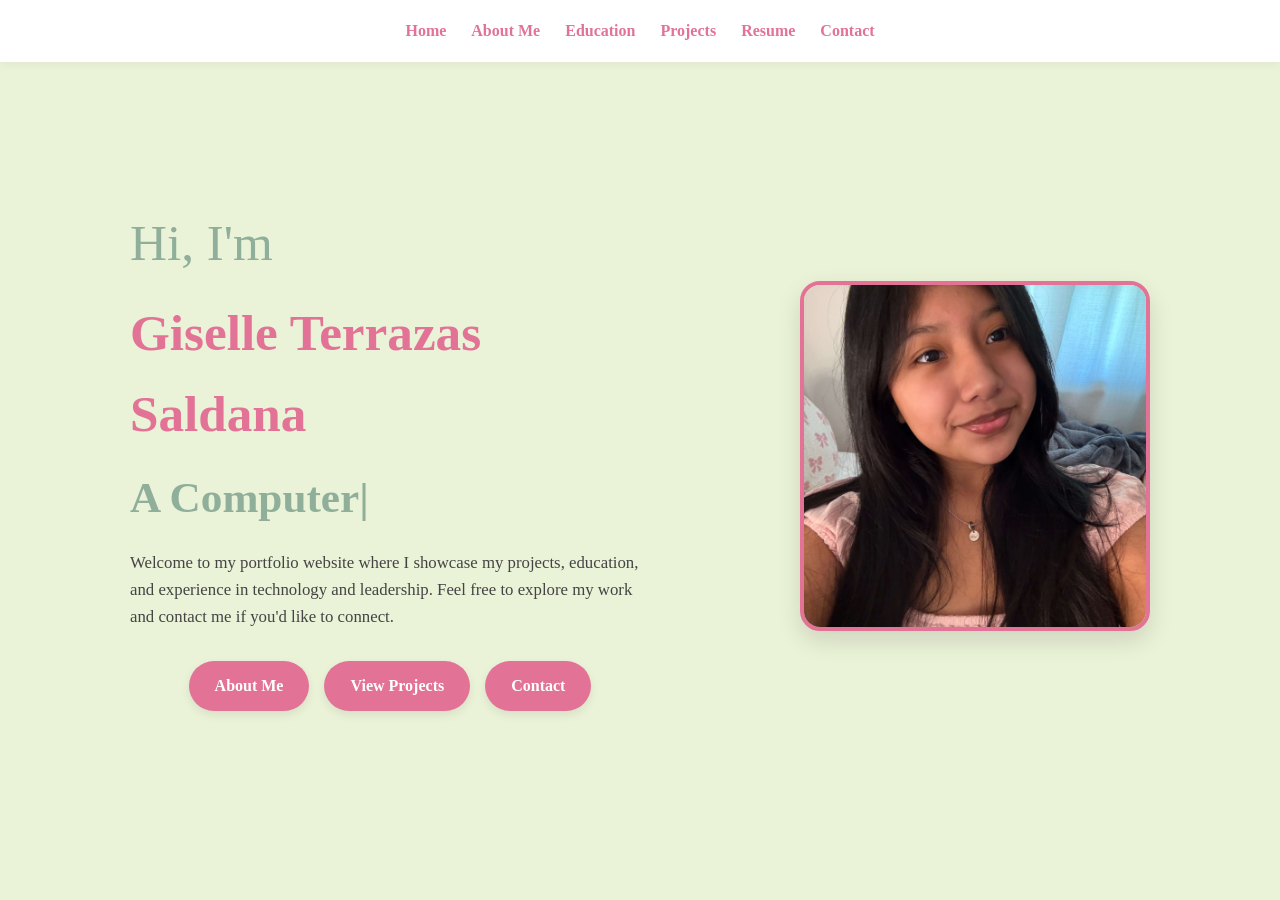
==== commit 5c586f2d: "favicon" ====
--- a/index.html
+++ b/index.html
@@ -5,7 +5,7 @@
   <meta charset="utf-8">
   <meta name="viewport" content="width=device-width, initial-scale=1">
   <title>Giselle Terrazas Saldana</title>
-
+  <link rel="icon" type="icon" href="images/favicon.ico">
   <link rel="stylesheet" href="style.css">
 </head>
 
--- a/style.css
+++ b/style.css
@@ -38,42 +38,47 @@
     color: #EFCFE3;
 }
 
-/* HERO */
+/* hero */
+
 .hero {
-    max-width: 900px;
-    margin: 90px auto;
-    text-align: center;
-    padding: 20px;
-}
-
+  margin: 10px auto 0 auto;
+  padding: 20px;
+}
+
+/* FLEX CONTAINER */
 .hero-container {
   display: flex;
   align-items: center;
   justify-content: space-between;
-  gap: 40px;
-  max-width: 1000px;
+
+  gap: 60px;
+  max-width: 1100px;
   margin: 90px auto;
-  padding: 20px;
-}
-
+  padding: 20px 40px;
+}
+
+/* LEFT TEXT SIDE */
 .hero-text {
-  flex: 1;
+  flex: 1.3;
   text-align: left;
-}
-
+  max-width: 520px;
+}
+
+/* RIGHT IMAGE SIDE */
 .hero-image {
-  flex: 1;
+  flex: 0.8;
   display: flex;
-  justify-content: center;
-}
-
+  justify-content: flex-end;
+}
+
+/* IMAGE STYLING */
 .hero-image img {
-  width: 280px;
-  height: 280px;
+  width: 350px;
+  height: 350px;
   object-fit: cover;
 
   border-radius: 20px;
-  border: 3px solid #E27396;
+  border: 4px solid #E27396;
 
   box-shadow: 0 10px 25px rgba(0,0,0,0.12);
 
@@ -84,18 +89,23 @@
   transform: scale(1.03);
 }
 
-/* MOBILE */
+/* MOBILE RESPONSIVE */
 @media (max-width: 768px) {
   .hero-container {
     flex-direction: column;
     text-align: center;
+    padding: 20px;
   }
 
   .hero-text {
     text-align: center;
+    max-width: 100%;
   }
-}
-
+
+  .hero-image {
+    justify-content: center;
+  }
+}
 
 /* NAME */
 .name {
@@ -106,14 +116,14 @@
 
 /* INTRO LINE */
 .intro-line {
-    font-size: 1.2rem;
-    color: #555;
+    font-size: 3.2rem;
+    color: #8FAF9A;
     margin-bottom: 8px;
 }
 
 /* TYPEWRITER */
 .typewriter {
-    font-size: 1.7rem;
+    font-size: 2.7rem;
     color: #8FAF9A;
     font-weight: 600;
     min-height: 40px;
